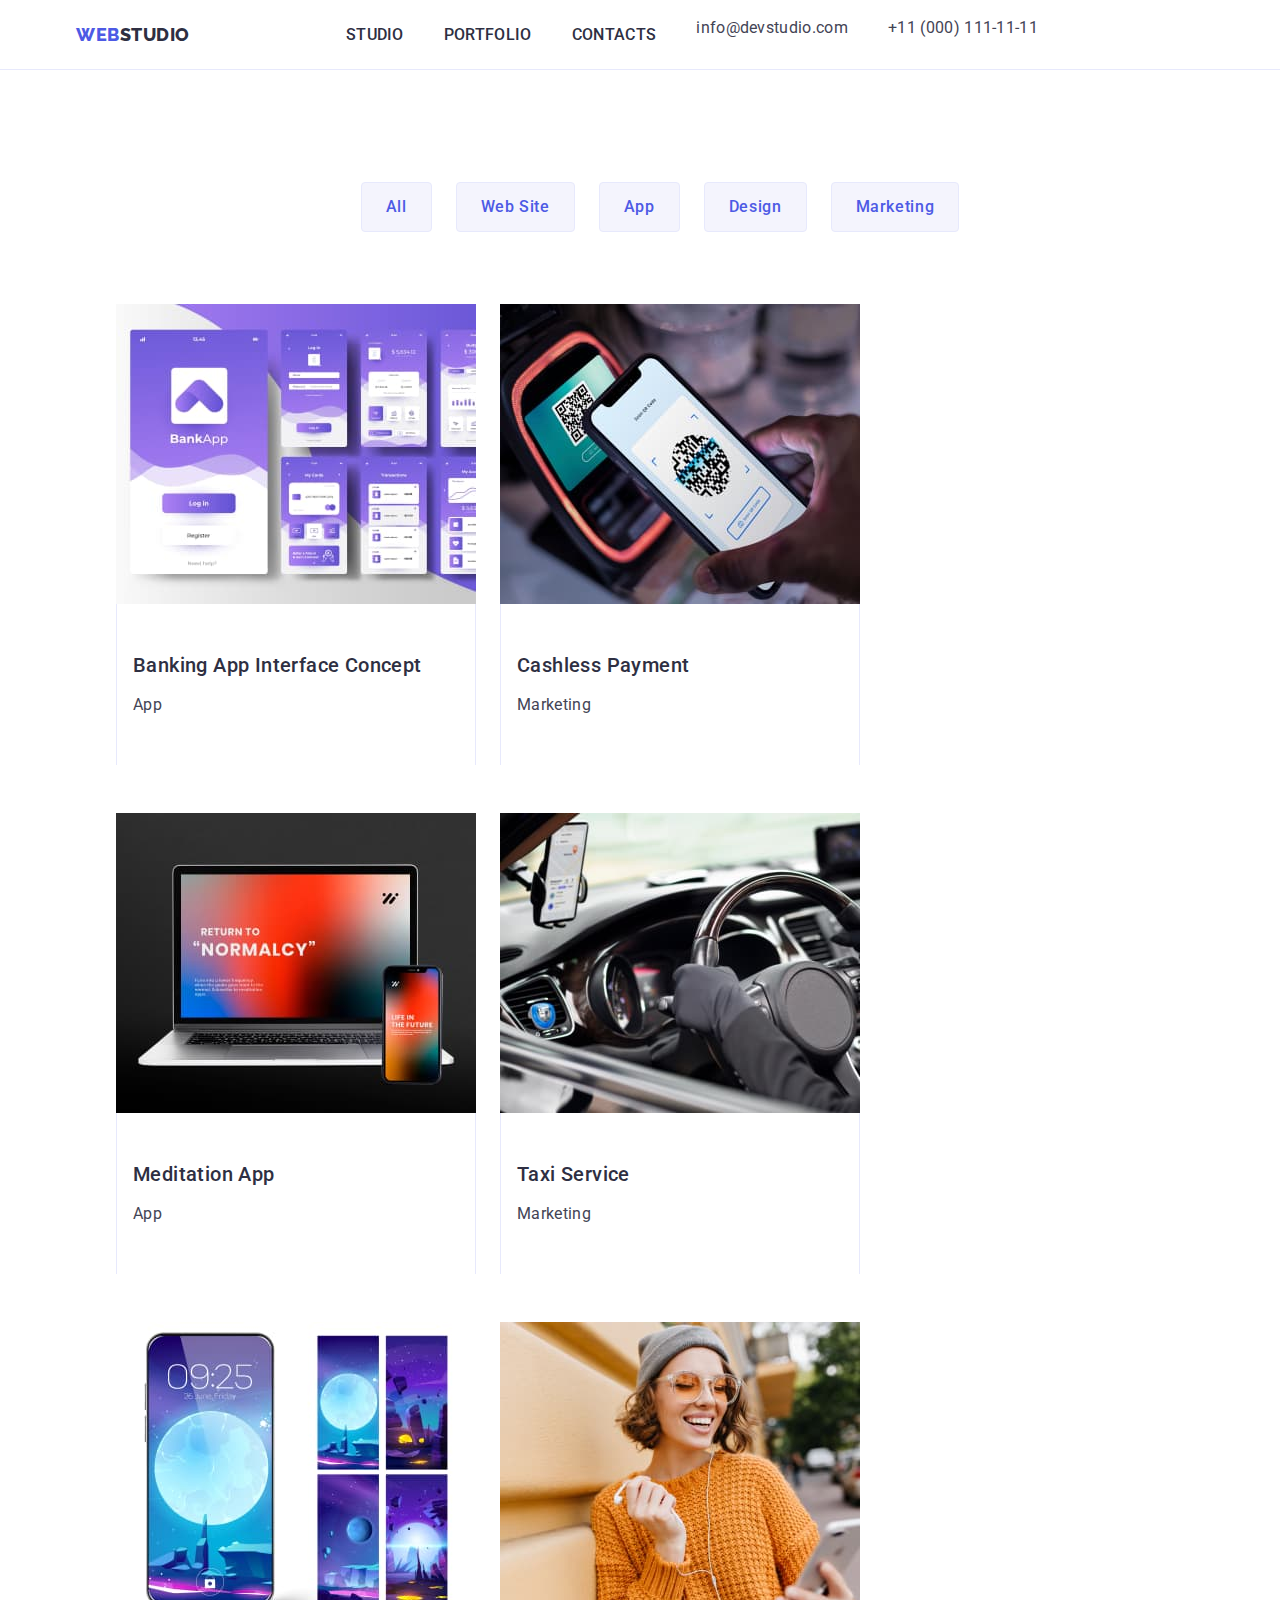
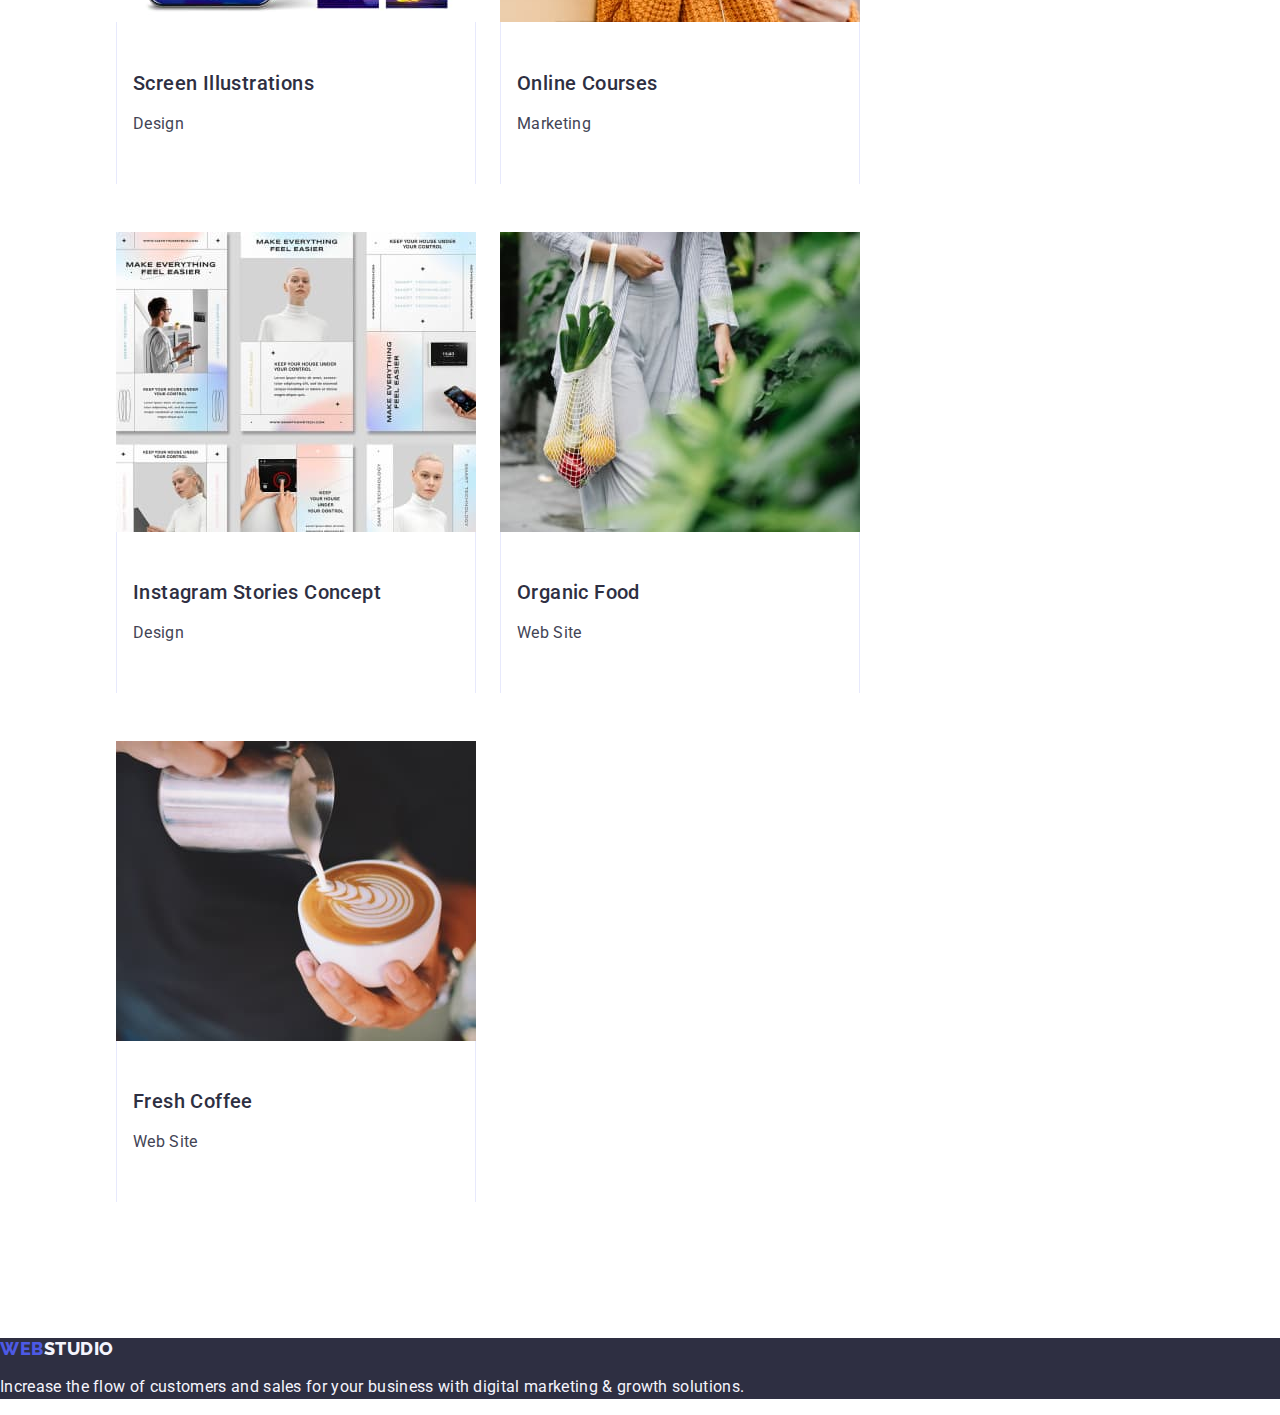
==== portfolio.html @ 8ed28a1e "Update portfolio.html" ====
<!DOCTYPE html>
<html lang="en">

<head>
    <meta charset="UTF-8">
    <meta name="viewport" content="width=device-width, initial-scale=1.0">
    <title>Document</title>
    <link href="https://fonts.googleapis.com/css2?family=Open+Sans:ital@1&family=Roboto&display=swap" rel="stylesheet">
    <link href="https://fonts.googleapis.com/css2?family=Open+Sans:ital@1&family=Raleway&family=Roboto&display=swap"
        rel="stylesheet">
    <link rel="preconnect" href="https://fonts.googleapis.com">
    <link rel="preconnect" href="https://fonts.gstatic.com" crossorigin>
    <link rel="stylesheet"
        href="https://cdnjs.cloudflare.com/ajax/libs/modern-normalize/2.0.0/modern-normalize.min.css">
    <link rel="stylesheet" href="css/style.css">
</head>

<body>
    <header class="header-container">
        <div class="div-bouth-container container">
            <nav class="header-bouth-nav menu">
                <a class="logo link" href="./index.html">Web<span class="logo-span">Studio</span></a>
                <ul class="list">
                    <li class="li-header-first"><a class="hover-menu-fst link" href="./index.html">Studio</a>
                    </li>
                    <li class="li-header-first"><a class="hover-menu-fst link" href="./portfolio.html">Portfolio</a>
                    </li>
                    <li class="li-header-first"><a class="hover-menu-fst link" href="">Contacts</a></li>
                </ul>
            </nav>
            <address class="address-header">
                <ul class="list">
                    <li>
                        <a class="hover-menu-sec link" href="mailto:info@devstudio.com">info@devstudio.com</a>
                    </li>
                    <li>
                        <a class="hover-menu-sec link" href="tel:+110001111111">+11 (000) 111-11-11</a>
                    </li>
                </ul>
            </address>
        </div>
    </header>
    <main>
        <section class="portfo-main-section">
            <div class="container">
                <ul class="list portfo-main-ul-frst">
                    <li>
                        <button class="first-button-portfo" type="button">All</button>
                    </li>
                    <li>
                        <button class="first-button-portfo" type="button">Web Site</button>
                    </li>
                    <li>
                        <button class="first-button-portfo" type="button">App</button>
                    </li>
                    <li>
                        <button class="first-button-portfo" type="button">Design</button>
                    </li>
                    <li>
                        <button class="first-button-portfo" type="button">Marketing</button>
                    </li>
                </ul>
                <ul class="list portfo-main-ul-sec">
                    <li class="portfo-sec-li">
                        <a class="link" href="">
                            <img width="360" src="./images/portfolio/BankApp.jpg" alt="BankingApp">
                            <div class="link-container">
                                <h2 class="portfo-sec-list-h">Banking App Interface Concept</h2>
                                <p class="portfo-sec-list-p">App</p>
                            </div>
                        </a>

                    </li>
                    <li class="portfo-sec-li"><a class="link" href="">
                            <img width="360" src="./images/portfolio/Payment.jpg" alt="CashlessPayment">
                            <div class="link-container">
                                <h2 class="portfo-sec-list-h">Cashless Payment</h2>
                                <p class="portfo-sec-list-p">Marketing</p>
                            </div>
                        </a>
                    </li>
                    <li class="portfo-sec-li">
                        <a class="link" href="">
                            <img width="360" src="./images/portfolio/MeditApp.jpg" alt="MeditationApp">
                            <div class="link-container">
                                <h2 class="portfo-sec-list-h">Meditation App</h2>
                                <p class="portfo-sec-list-p">App</p>
                            </div>
                        </a>
                    </li>
                    <li class="portfo-sec-li">
                        <a class="link" href="">
                            <img width="360" src="./images/portfolio/Taxi.jpg" alt="TaxiService">
                            <div class="link-container">
                                <h2 class="portfo-sec-list-h">Taxi Service</h2>
                                <p class="portfo-sec-list-p">Marketing</p>
                            </div>
                        </a>
                    </li>
                    <li class="portfo-sec-li">
                        <a class="link" href="">
                            <img width="360" src="./images/portfolio/Screen.jpg" alt="Screen">
                            <div class="link-container">
                                <h2 class="portfo-sec-list-h">Screen Illustrations</h2>
                                <p class="portfo-sec-list-p">Design</p>
                            </div>
                        </a>
                    </li>
                    <li class="portfo-sec-li">
                        <a class="link" href="">
                            <img width="360" src="./images/portfolio/Onlinecours.jpg" alt="OnlineCourses">
                            <div class="link-container">
                                <h2 class="portfo-sec-list-h">Online Courses</h2>
                                <p class="portfo-sec-list-p">Marketing</p>
                            </div>
                        </a>
                    </li>
                    <li class="portfo-sec-li">
                        <a class="link" href="">
                            <img width="360" src="./images/portfolio/InstaStorie.jpg" alt="InstaStorie">
                            <div class="link-container">
                                <h2 class="portfo-sec-list-h">Instagram Stories Concept</h2>
                                <p class="portfo-sec-list-p">Design</p>
                            </div>
                        </a>
                    </li>
                    <li class="portfo-sec-li">
                        <a class="link" href="">
                            <img width="360" src="./images/portfolio/OrgFood.jpg" alt="OrganicFood">
                            <div class="link-container">
                                <h2 class="portfo-sec-list-h">Organic Food</h2>
                                <p class="portfo-sec-list-p">Web Site</p>
                            </div>
                        </a>
                    </li>
                    <li class="portfo-sec-li">
                        <a class="link" href="">
                            <img width="360" src="./images/portfolio/FreshCoffie.jpg" alt="FreshCoffie">
                            <div class="link-container">
                                <h2 class="portfo-sec-list-h">Fresh Coffee</h2>
                                <p class="portfo-sec-list-p">Web Site</p>
                            </div>
                        </a>
                    </li>

                </ul>

                <h1 class="visually-hidden">Sekcja</h1>
            </div>
        </section>
    </main>
    <footer class="footer">
        <a class="logo link" href="./index.html">Web<span class="footer-span">Studio</span></a>
        <p class="footer-p">Increase the flow of customers and sales for your business with digital marketing & growth
            solutions.</p>
    </footer>
</body>

</html>
---- css/style.css ----
/* !!!!!!!!EACH PAGE!!!!! */

:root {
  --hover-color: #4d5ae5;
  --custom-link-color: #2e2f42;
  --background-color: #ffffff;
  --button-menu-color: #404bbf;
  --sec-back-color: #f4f4fd;
  --custom-menu-color: #434455;
  --custom-border-color: #e7e9fc;
}
body {
  font-family: "Roboto", sans-serif;
  color: var(--custom-menu-color);
  background-color: var(--background-color);
}
.logo {
  font-family: "Raleway", sans-serif;
  font-weight: 800;
  font-size: 18px;
  line-height: 1.17;
  letter-spacing: 0.03em;
  text-transform: uppercase;
  color: var(--hover-color);
  margin-right: 76px;
}
.logo:hover {
  color: var(--hover-color);
}
.logo-span {
  color: var(--custom-link-color);
}

.link {
  text-decoration: none;
  padding: 24px 0;
}
.list {
  list-style: none;
  display: flex;
  gap: 40px;
}
img {
  display: block;
}
/* !!!MENU/ADDRESS!!! */
/* !MENU! */

.menu {
  display: flex;
  gap: 40px;
}
.li-header-first {
  font-weight: 500;
  font-size: 16px;
  line-height: 1.5;
  letter-spacing: 0.02em;
  text-transform: uppercase;
  color: var(--custom-link-color);
}
a.hover-menu-fst {
  color: var(--custom-link-color);
}
a.hover-menu-fst:hover {
  color: var(--button-menu-color);
}
a.hover-menu-fst:focus {
  color: var(--button-menu-color);
}
.header-container {
  border-bottom: 1px solid var(--custom-border-color);
}
.div-bouth-container {
  display: flex;
}
.container {
  width: 1158px;
  margin: 0 auto;
  padding: 0 15px;
}
.header-bouth-nav {
  display: flex;
  align-items: center;
}
/* !MENU END! */

/*!ADDRESS! */
.address-header {
  font-style: normal;
}
.hover-menu-sec {
  line-height: 1.5;
  letter-spacing: 0.02em;
  color: var(--custom-menu-color);
}
a.hover-menu-sec:hover {
  color: var(--button-menu-color);
}
a.hover-menu-sec:focus {
  color: var(--button-menu-color);
}

/*!ADDRESS END! */
/*!!!MENU/ADDRESS END!!!*/

/* FOOTER */
.footer {
  background-color: var(--custom-link-color);
}
.footer-span {
  color: var(--sec-back-color);
}
.footer-p {
  line-height: 1.5;
  color: var(--sec-back-color);
  letter-spacing: 0.02em;
}
/* FOOTER END */
/* !!!!!!!!EACH PAGE END!!!!! */

/* !!!!!!!!!INDEX!!!!!!!!!! */
/* !!!!!MAIN!!!!! */
/* FIRST SECTION */
.first-section {
  background-color: var(--custom-link-color);
  padding: 188px 0;
}
.h-one {
  font-size: 56px;
  line-height: 1.07;
  text-align: center;
  letter-spacing: 0.02em;
  color: var(--background-color);
  max-width: 496px;
}
.first-section-button {
  background-color: var(--hover-color);
  font-family: "Roboto", sans-serif;
  font-weight: 500;
  font-size: 16px;
  line-height: 1.5;
  letter-spacing: 0.04em;
  color: var(--background-color);
  cursor: pointer;
  display: block;
  min-width: 169px;
  height: 56px;
  border: none;
  border-radius: 4px;
}
.first-section-button:hover {
  background-color: var(--button-menu-color);
}
.first-section-button:focus {
  background-color: var(--button-menu-color);
}
/* FIRST SECTION END */

/* SECOND SECTION */
.second-section {
  padding: 120px 0;
}
.portfo-section-ul {
  display: flex;
  gap: 24px;
}
.sec-section-li {
  width: calc((100%-72px) / 4);
}
.sec-section-h {
  font-weight: 500;
  font-size: 20px;
  line-height: 1.2;
  letter-spacing: 0.02em;
  color: var(--custom-link-color);
  margin-bottom: 8px;
}
.visually-hidden {
  display: none;
}
.sec-section-p {
  font-size: 16px;
  line-height: 1.5;
  letter-spacing: 0.02em;
  color: var(--custom-menu-color);
}

/* SECOND SECTION END */

/* THIRD SECTION */

.third-section {
  padding: 120px 0;
}
.third-section-li {
  width: calc((100%-48px) / 3);
}
.third-section-h {
  font-size: 36px;
  line-height: 1.11;
  text-align: center;
  letter-spacing: 0.02em;
  text-transform: capitalize;
  color: var(--custom-link-color);
  margin-bottom: 72px;
}
/* THIRD SECTION END */

/* FOURTH SECTION */
.fourth-section {
  background-color: var(--sec-back-color);
  padding: 120px 0;
}
.employee {
  padding: 32px 16px;
}
.fourth-section-h {
  font-size: 36px;
  line-height: 1.11;
  text-align: center;
  letter-spacing: 0.02em;
  text-transform: capitalize;
  color: var(--custom-link-color);
  padding: 120px 0;
  margin-bottom: 72px;
}
.fourth-section-li {
  background-color: var(--background-color);
  width: calc((100%-72px) / 4);
  border-radius: 0px 0px 4px 4px;
}
.fourth-section-li-h {
  font-weight: 500;
  font-size: 20px;
  line-height: 1.2;
  letter-spacing: 0.02em;
  color: var(--custom-link-color);
  margin-bottom: 8px;
  text-align: center;
}
.fourth-section-li-p {
  font-size: 16px;
  line-height: 1.5;
  letter-spacing: 0.02em;
  color: var(--custom-menu-color);
  text-align: center;
}

/* FOURTH SECTION END */
/* !!!!!MAIN END!!!! */
/* !!!!!!!!!INDEX END!!!!!!!!! */

/* !!!!!!!!PORTFOLIO!!!!!!!! */
/* !!!!MAIN!!!! */
/* !FIRST UNORDERED LIST! */
.portfo-main-section {
  padding: 96px 0 120px 0;
}
.portfo-main-ul-frst {
  display: flex;
  justify-content: center;
  gap: 24px;
  margin-bottom: 72px;
}

.first-button-portfo {
  font-weight: 500;
  font-size: 16px;
  line-height: 1.5;
  padding: 12px 24px;
  letter-spacing: 0.04em;
  font-family: "Roboto", sans-serif;
  color: var(--hover-color);
  background-color: var(--sec-back-color);
  cursor: pointer;
  border: 1px solid var(--custom-border-color);
  border-radius: 4px;
}
.first-button-portfo:hover {
  color: var(--background-color);
  background-color: var(--button-menu-color);
  border: 1px solid transparent;
}
.first-button-portfo:focus {
  color: var(--background-color);
  background-color: var(--button-menu-color);
  border: 1px solid transparent;
}
/* !FIRST UNORDERED LIST END! */

/* !SECOND UNORDERED LIST! */
.portfo-main-ul-sec {
  display: flex;
  flex-wrap: wrap;
  column-gap: 24px;
  row-gap: 48px;
}
.portfo-sec-li {
  width: calc((100%-48px) / 3);
}
.link-container {
  padding: 32px 16px;
  border: 1px solid var(--custom-border-color);
  border-top: none;
  border-bottom: 8px;
}
.portfo-sec-list-h {
  font-weight: 500;
  font-size: 20px;
  line-height: 1.2;
  letter-spacing: 0.02em;
  color: var(--custom-link-color);
}
.portfo-sec-list-p {
  font-size: 16px;
  line-height: 1.5;
  letter-spacing: 0.02em;
  color: var(--custom-menu-color);
}
/* !SECOND UNORDERED LIST END! */
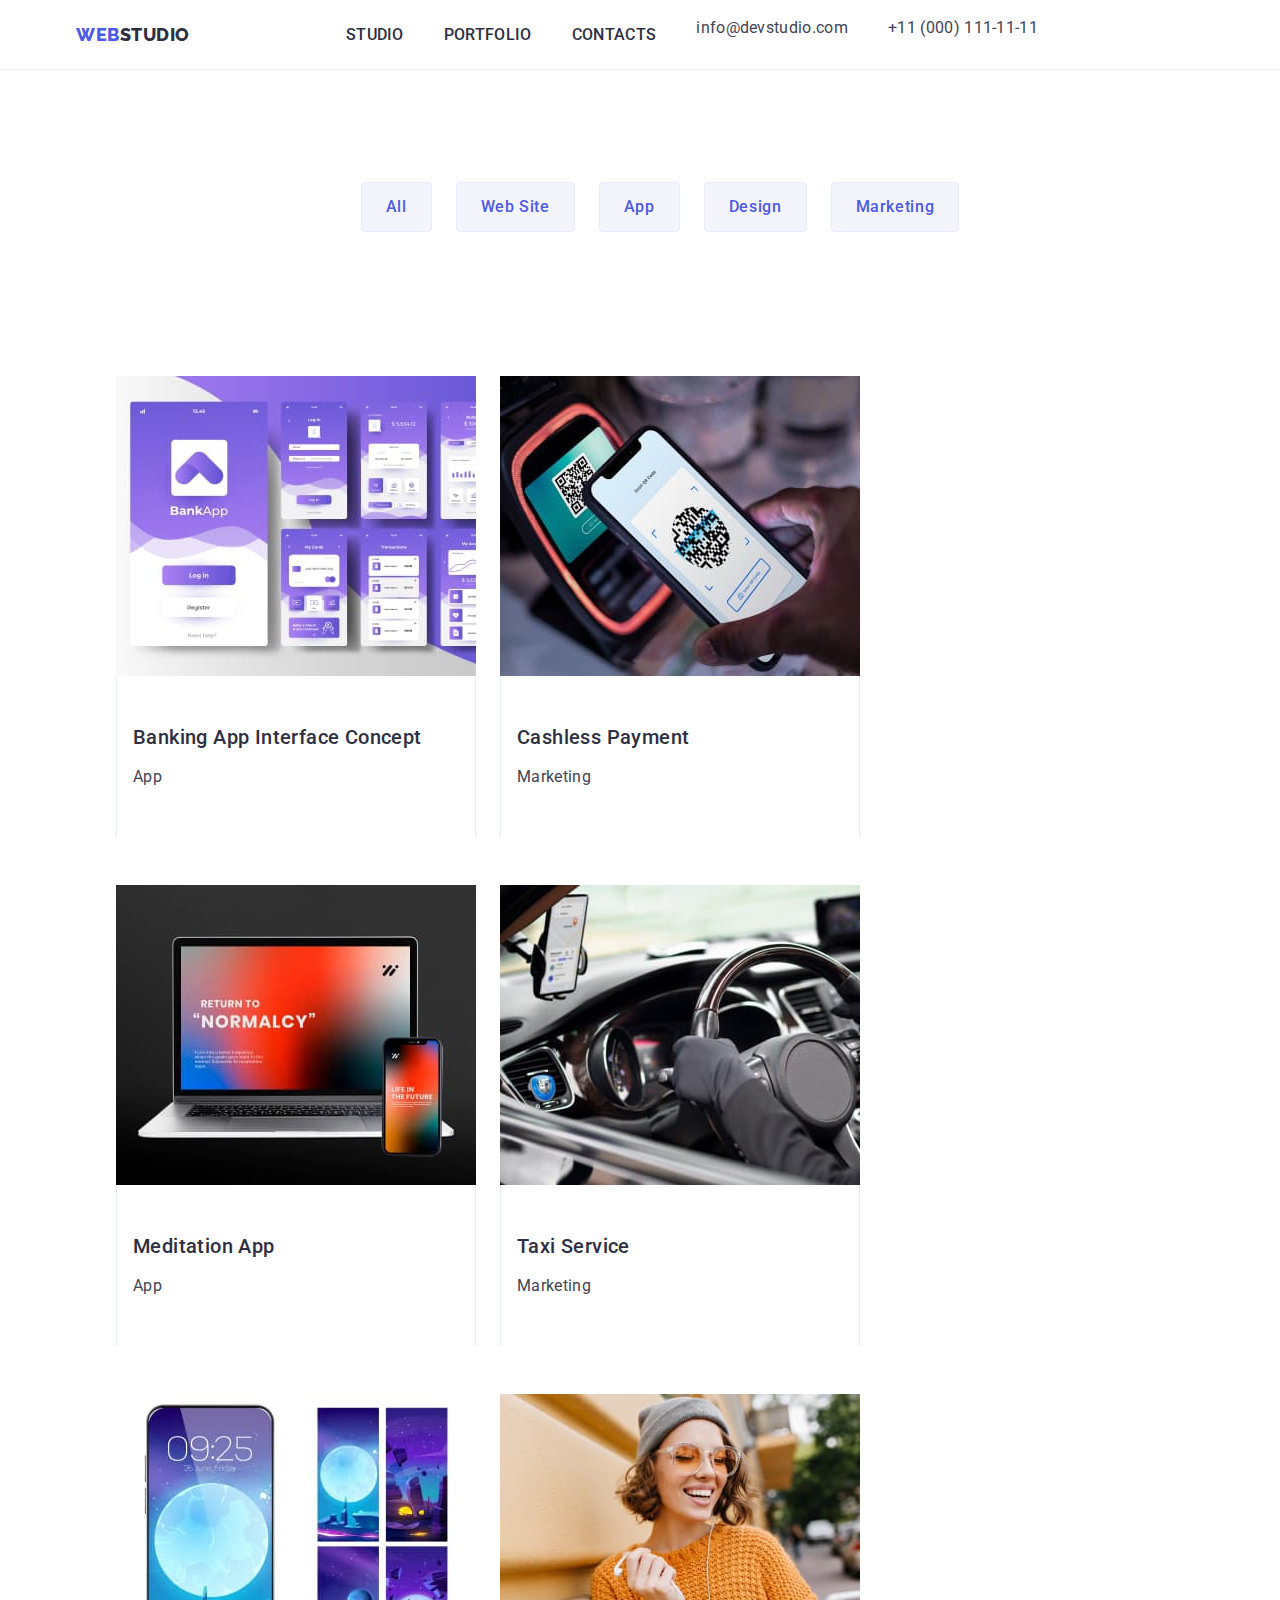
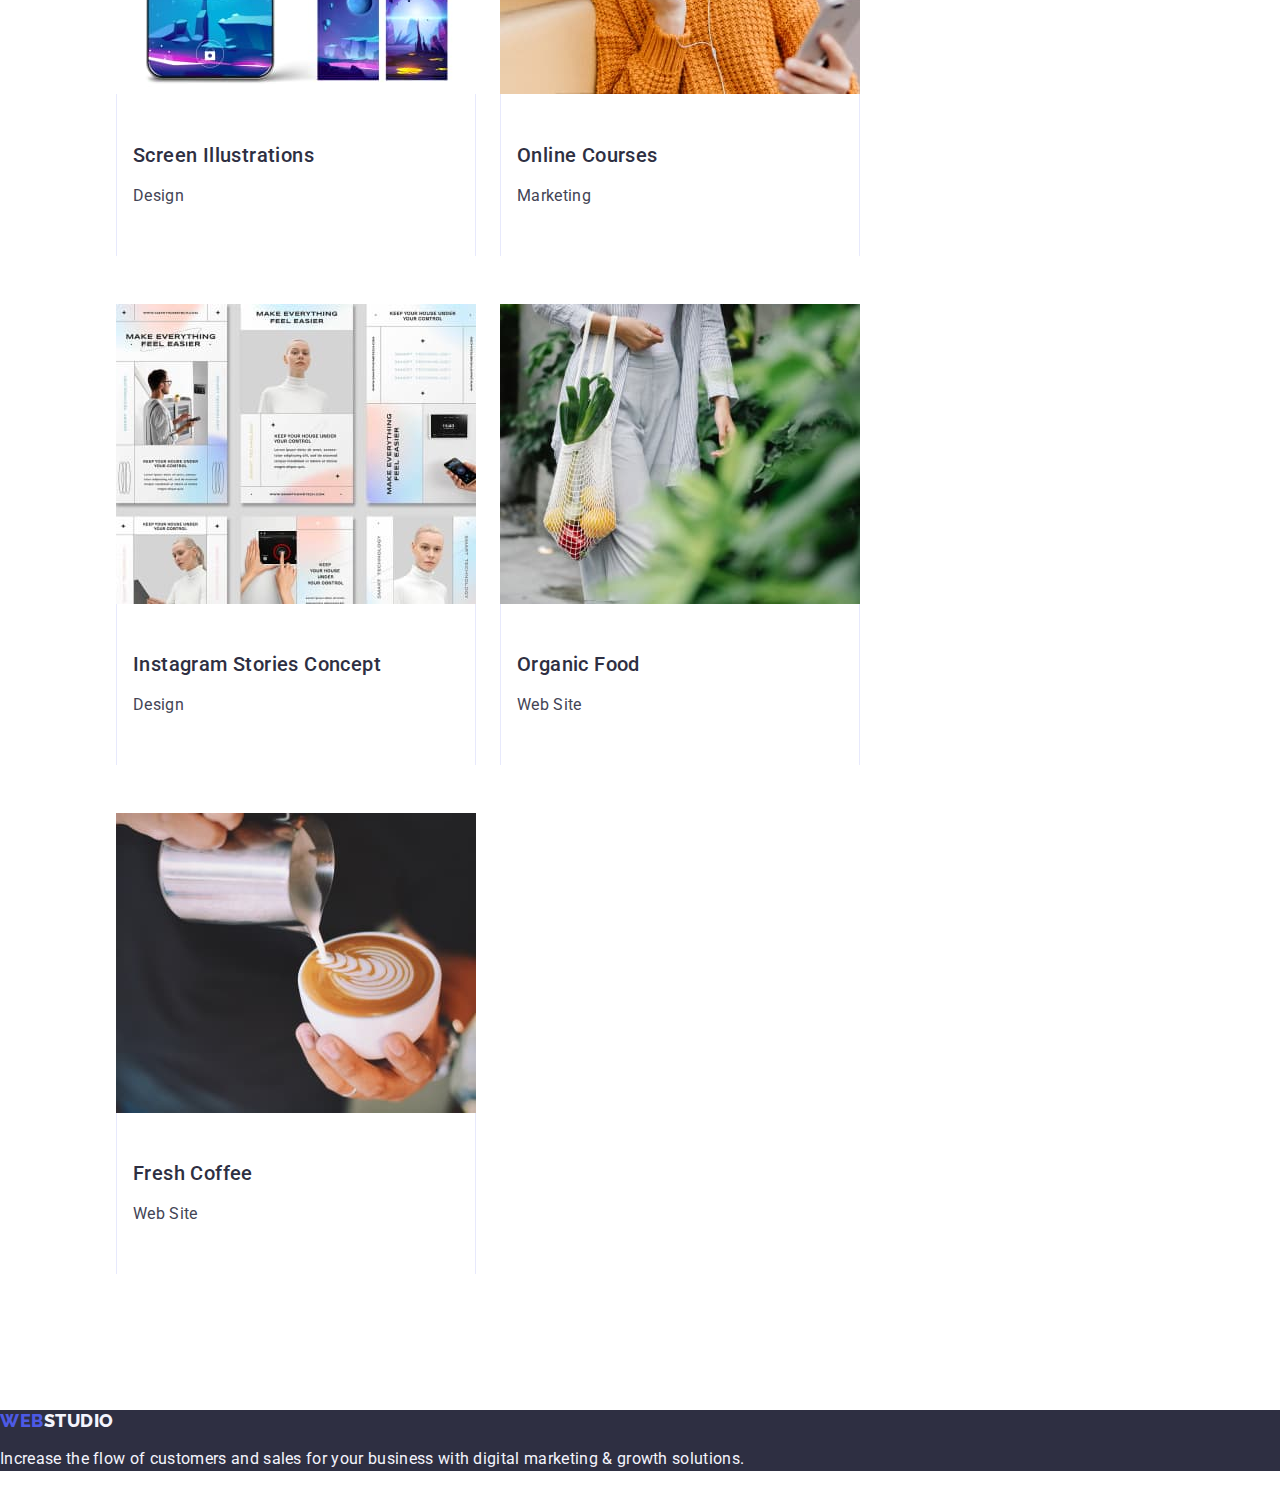
==== commit 2d017355: "Update portfolio.html" ====
--- a/portfolio.html
+++ b/portfolio.html
@@ -44,7 +44,7 @@
         <section class="portfo-main-section">
             <div class="container">
                 <ul class="list portfo-main-ul-frst">
-                    <li>
+                    <li class="list portfo-main-ul-frst">
                         <button class="first-button-portfo" type="button">All</button>
                     </li>
                     <li>
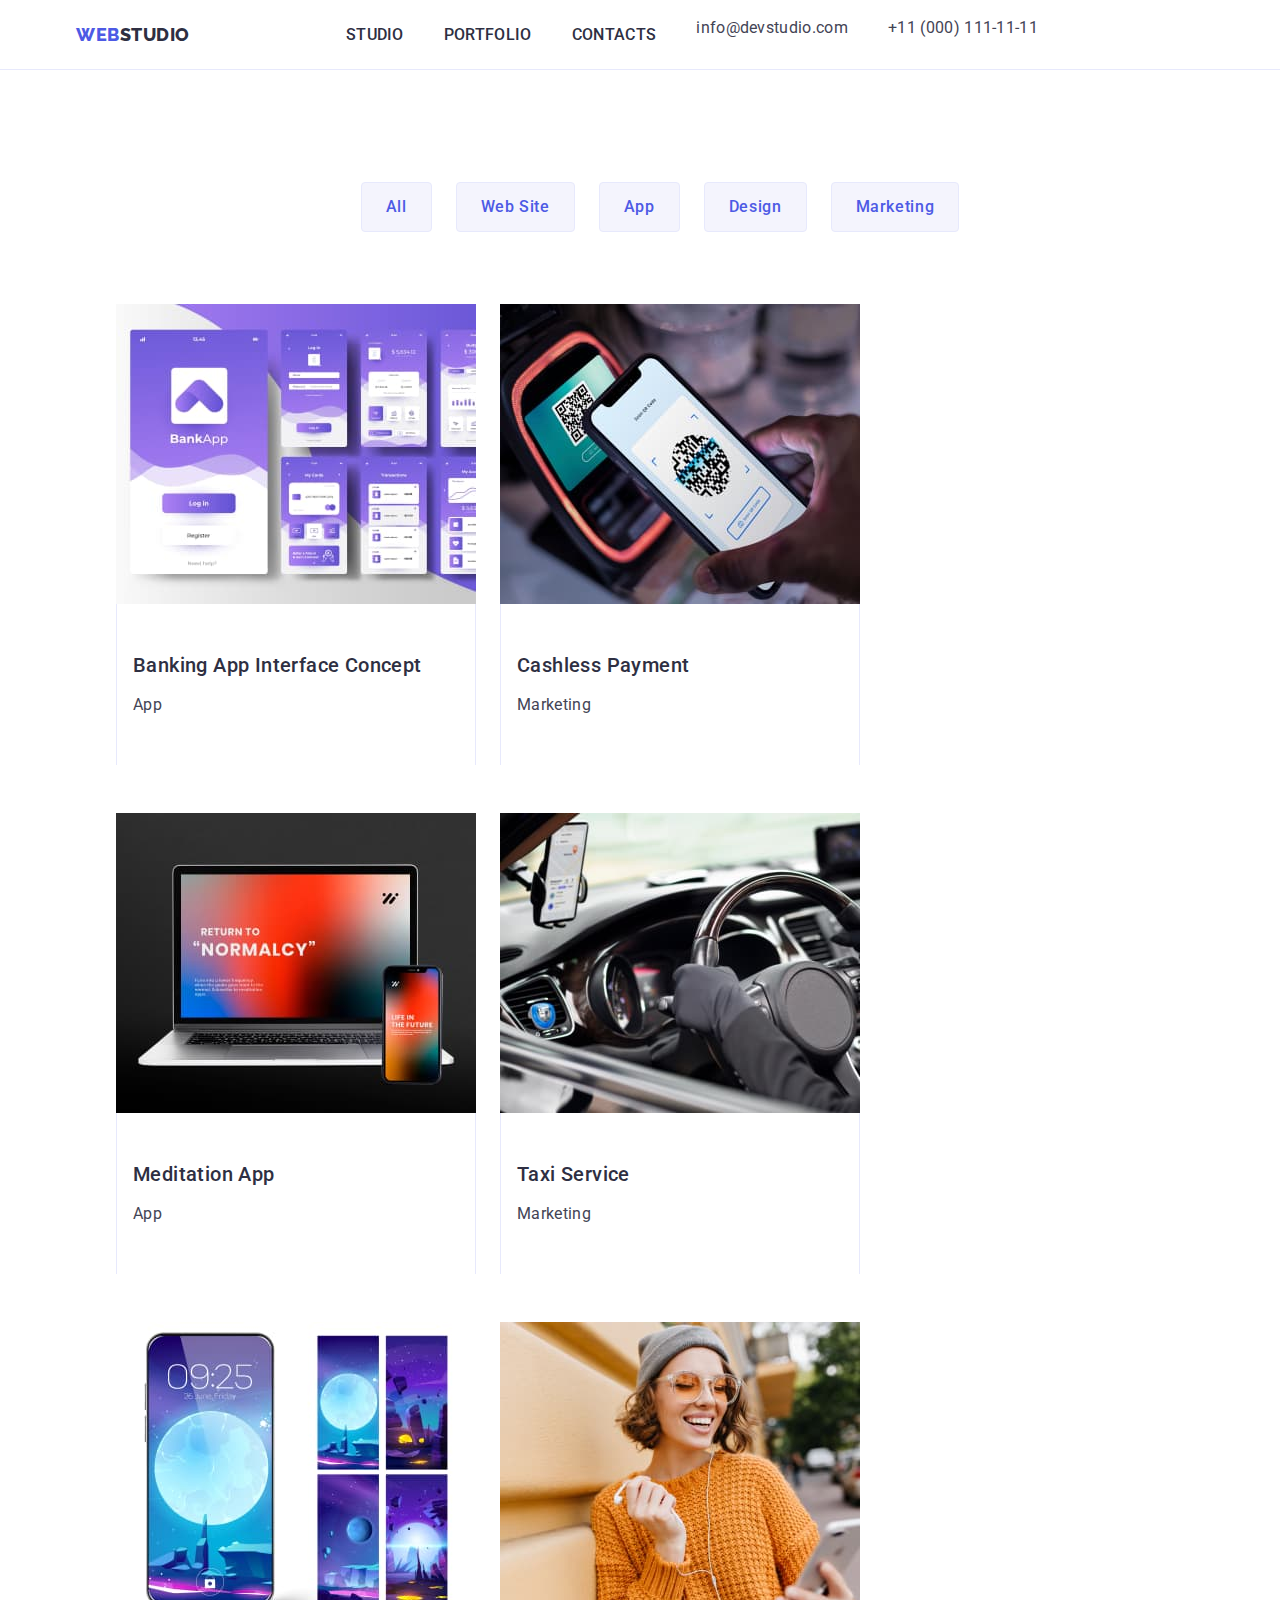
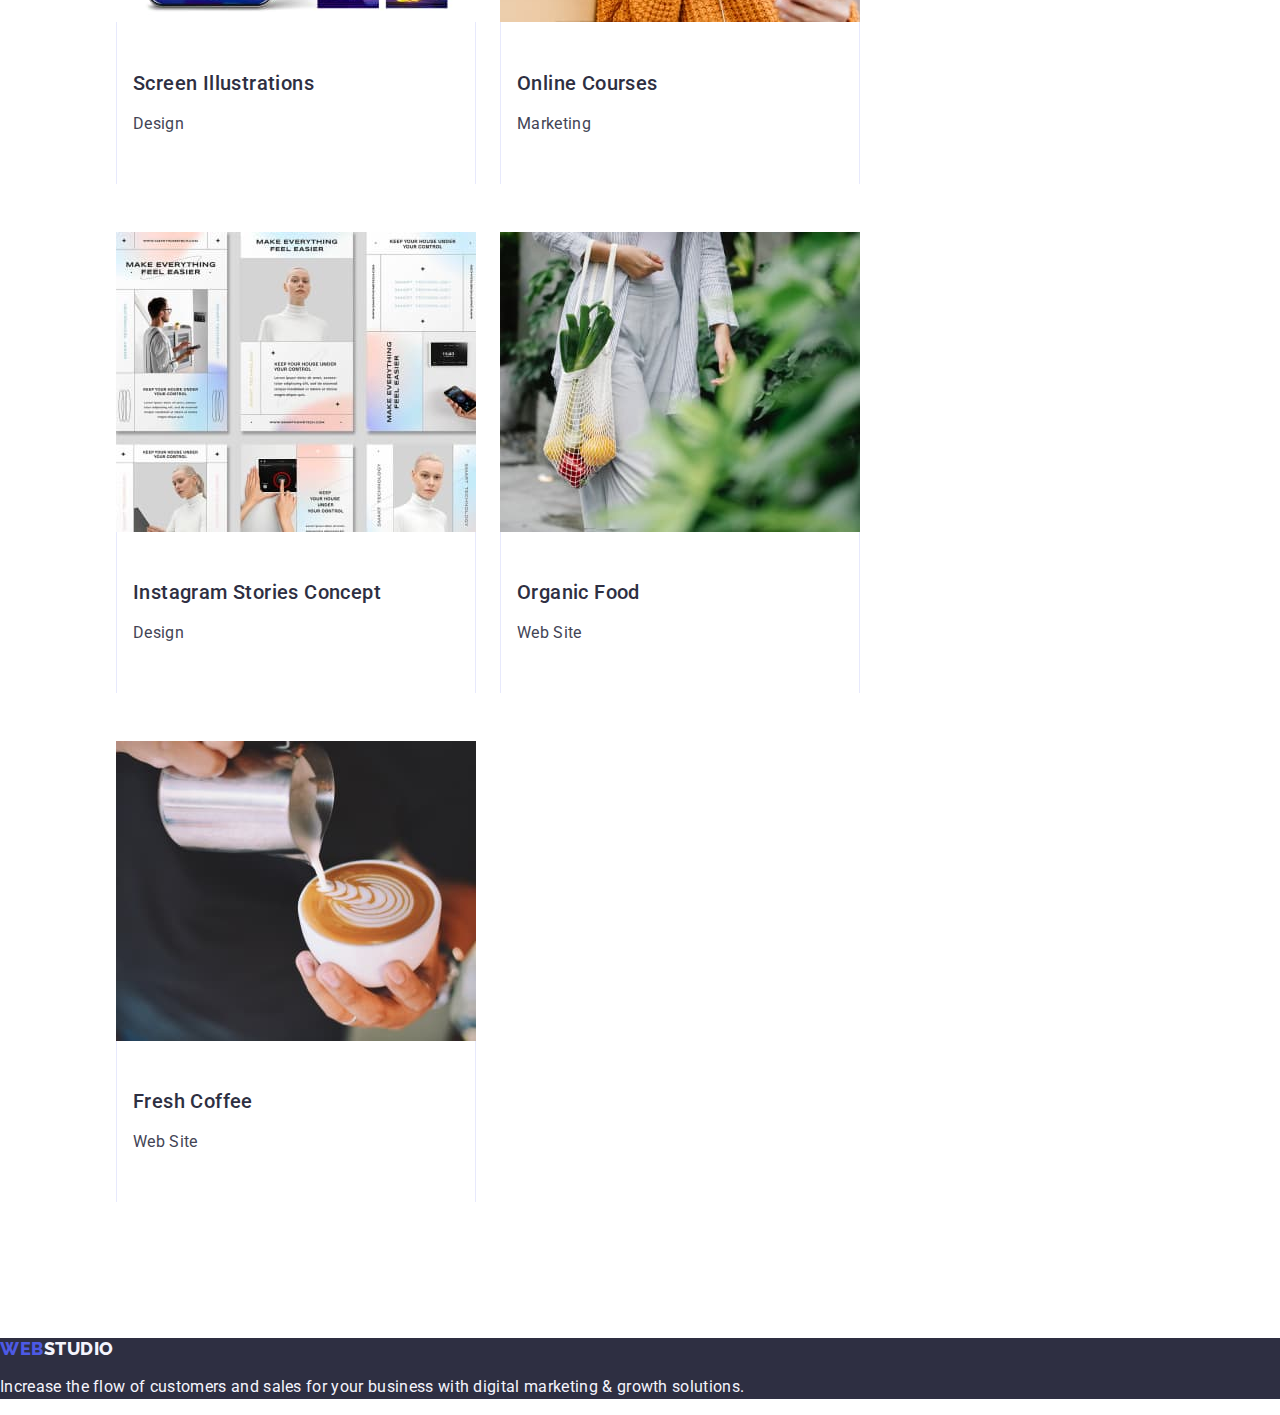
==== commit bc5e2560: "Update portfolio.html" ====
--- a/portfolio.html
+++ b/portfolio.html
@@ -44,7 +44,7 @@
         <section class="portfo-main-section">
             <div class="container">
                 <ul class="list portfo-main-ul-frst">
-                    <li class="list portfo-main-ul-frst">
+                    <li>
                         <button class="first-button-portfo" type="button">All</button>
                     </li>
                     <li>
--- a/css/style.css
+++ b/css/style.css
@@ -257,10 +257,10 @@
   padding: 96px 0 120px 0;
 }
 .portfo-main-ul-frst {
-  display: flex;
   justify-content: center;
+  margin-bottom: 72px;
+  display: flex;
   gap: 24px;
-  margin-bottom: 72px;
 }
 
 .first-button-portfo {
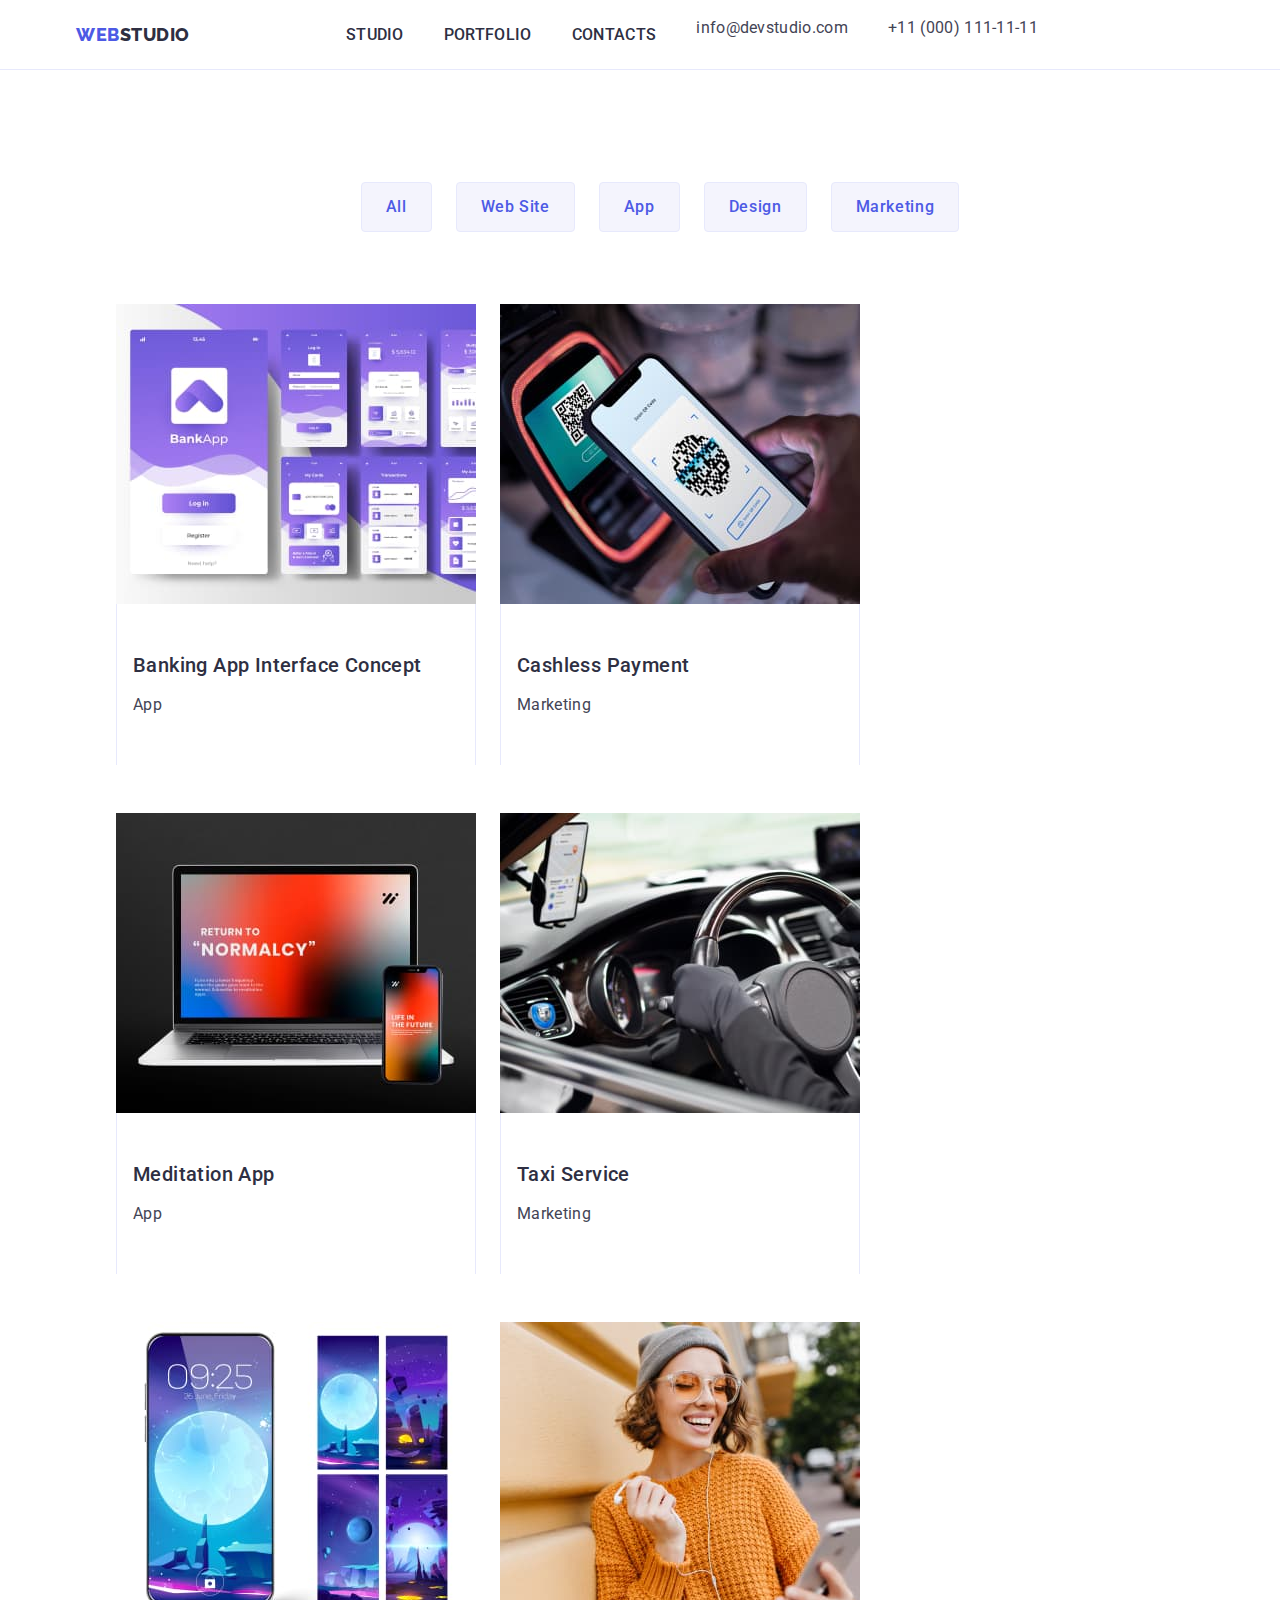
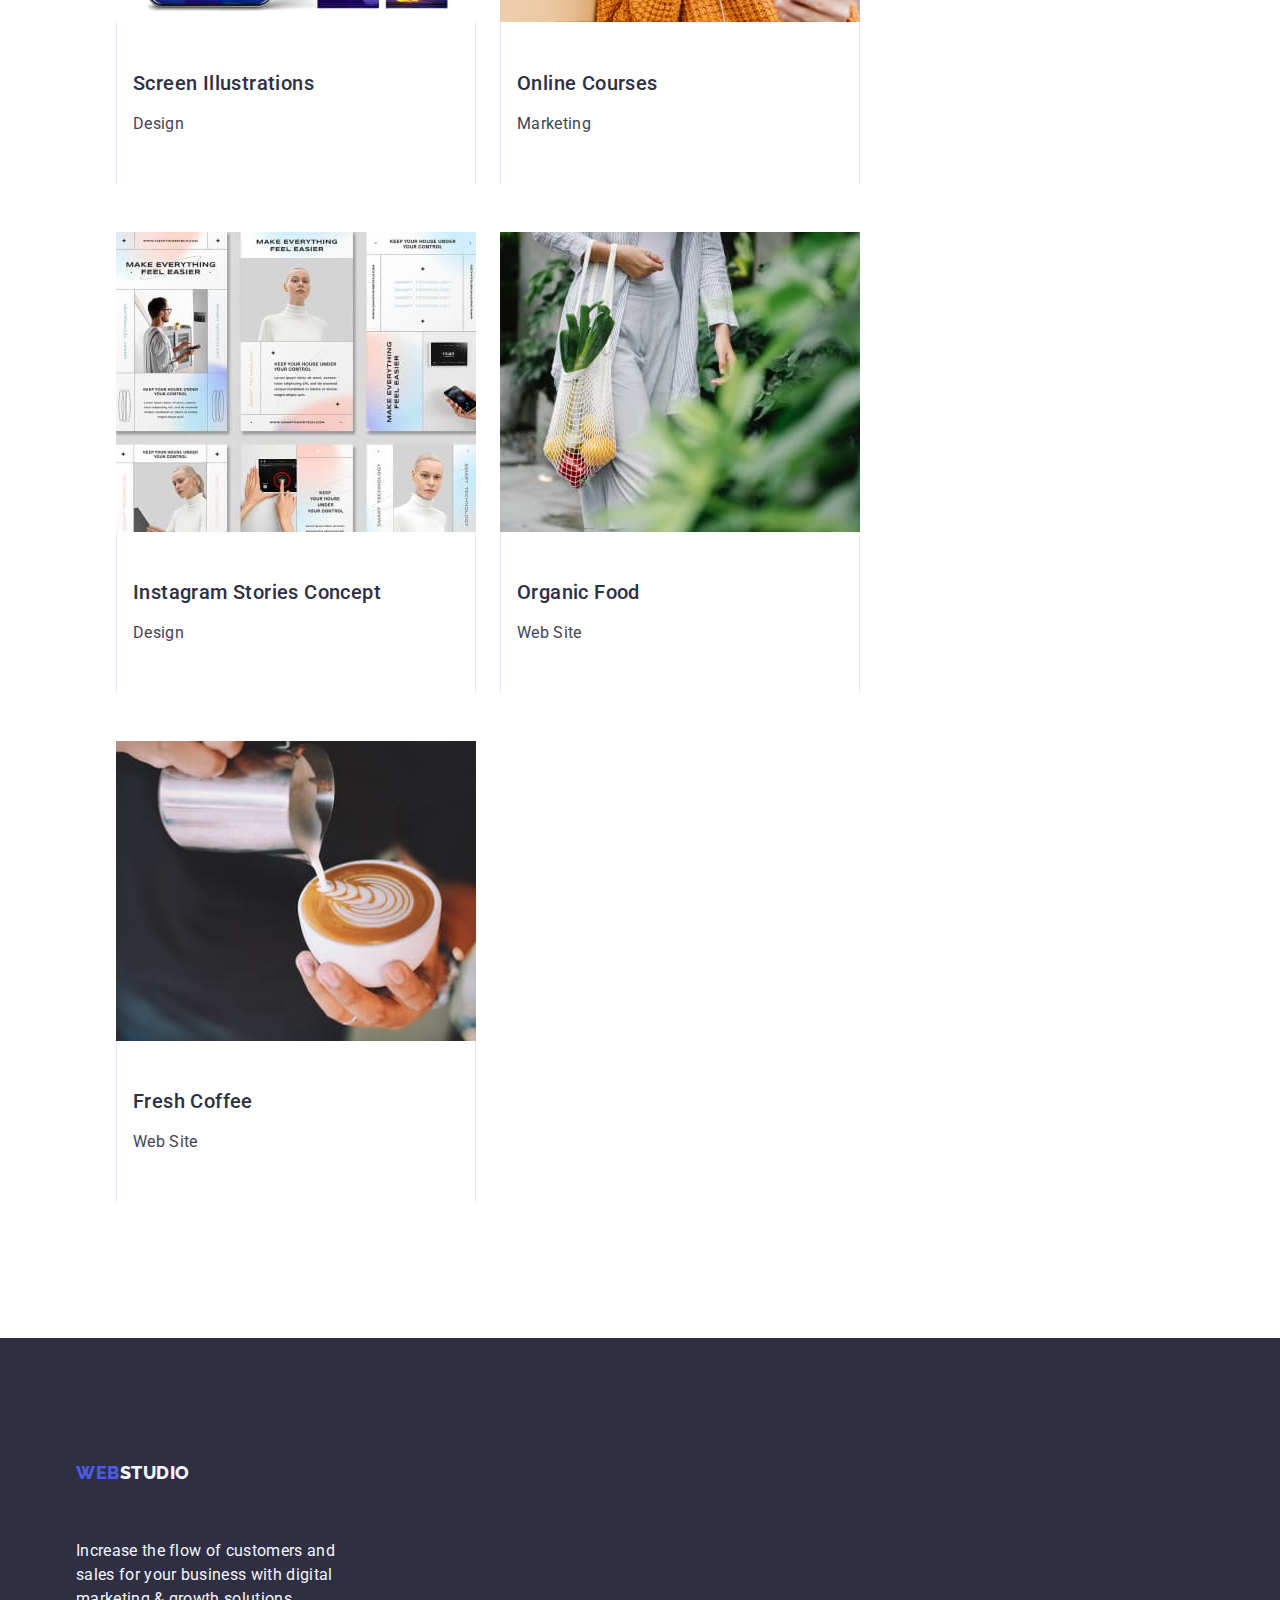
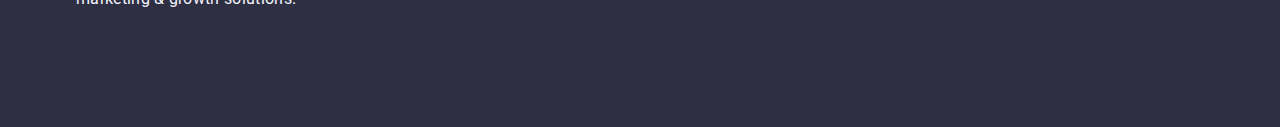
==== commit 32928081: "Update portfolio.html" ====
--- a/portfolio.html
+++ b/portfolio.html
@@ -150,9 +150,12 @@
         </section>
     </main>
     <footer class="footer">
-        <a class="logo link" href="./index.html">Web<span class="footer-span">Studio</span></a>
-        <p class="footer-p">Increase the flow of customers and sales for your business with digital marketing & growth
-            solutions.</p>
+        <div class="container">
+            <a class="logo link footer-a" href="./index.html">Web<span class="footer-span">Studio</span></a>
+            <p class="footer-p">Increase the flow of customers and sales for your business with digital marketing &
+                growth
+                solutions.</p>
+        </div>
     </footer>
 </body>
 
--- a/css/style.css
+++ b/css/style.css
@@ -106,6 +106,11 @@
 /* FOOTER */
 .footer {
   background-color: var(--custom-link-color);
+  padding: 100px 0;
+}
+.footer-a {
+  display: inline-block;
+  margin-bottom: 16px;
 }
 .footer-span {
   color: var(--sec-back-color);
@@ -114,6 +119,7 @@
   line-height: 1.5;
   color: var(--sec-back-color);
   letter-spacing: 0.02em;
+  max-width: 264px;
 }
 /* FOOTER END */
 /* !!!!!!!!EACH PAGE END!!!!! */
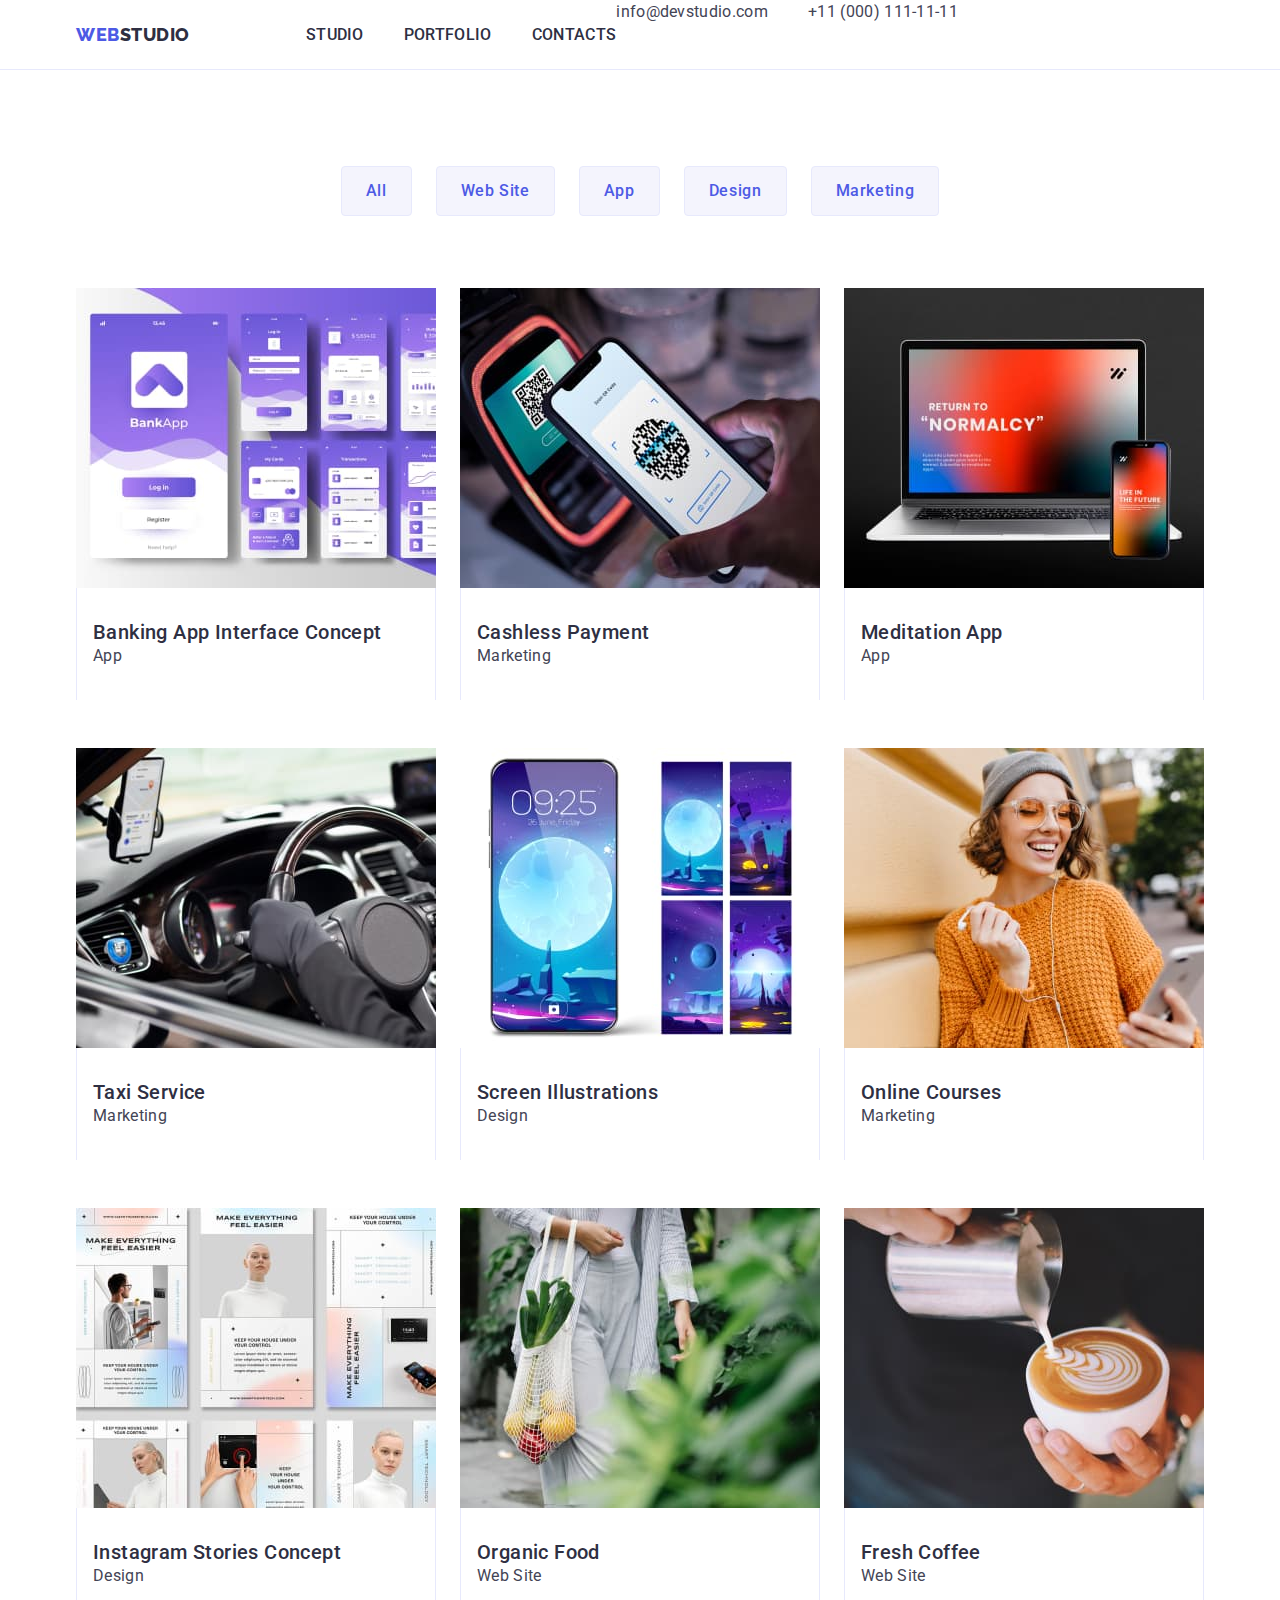
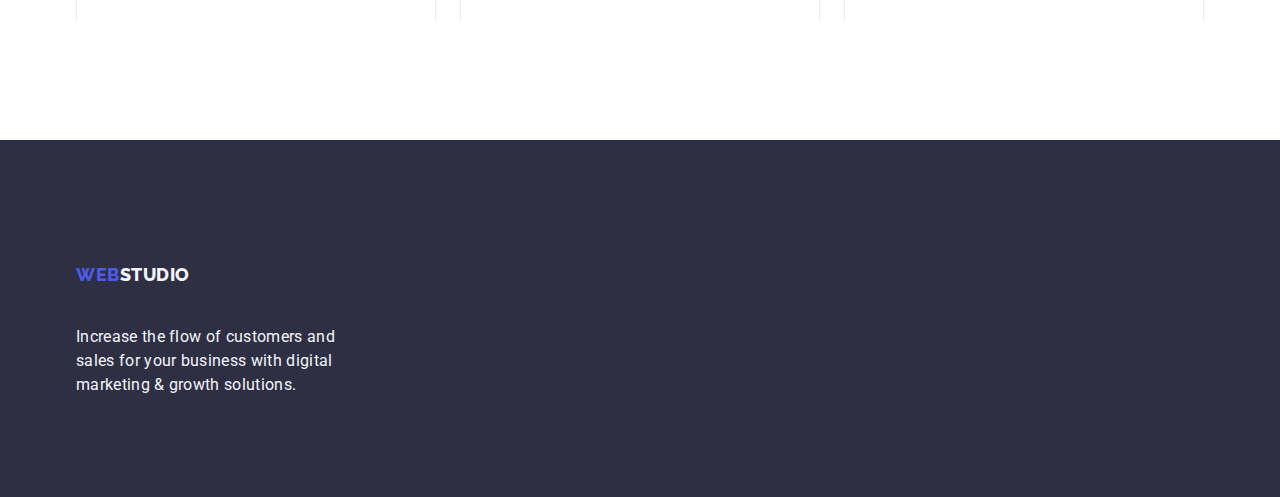
==== commit 4482afc3: "Update portfolio.html" ====
--- a/portfolio.html
+++ b/portfolio.html
@@ -43,6 +43,7 @@
     <main>
         <section class="portfo-main-section">
             <div class="container">
+                <h1 class="visually-hidden">Sekcja</h1>
                 <ul class="list portfo-main-ul-frst">
                     <li>
                         <button class="first-button-portfo" type="button">All</button>
@@ -144,8 +145,6 @@
                     </li>
 
                 </ul>
-
-                <h1 class="visually-hidden">Sekcja</h1>
             </div>
         </section>
     </main>
--- a/css/style.css
+++ b/css/style.css
@@ -8,6 +8,11 @@
   --sec-back-color: #f4f4fd;
   --custom-menu-color: #434455;
   --custom-border-color: #e7e9fc;
+}
+* {
+  box-sizing: border-box;
+  margin: 0;
+  padding: 0;
 }
 body {
   font-family: "Roboto", sans-serif;
@@ -43,6 +48,18 @@
 img {
   display: block;
 }
+.visually-hidden {
+  position: absolute;
+  width: 1px;
+  height: 1px;
+  margin: -1px;
+  border: 0;
+  padding: 0;
+  white-space: nowrap;
+  clip-path: inset(100%);
+  clip: rect(0 0 0 0);
+  overflow: hidden;
+}
 /* !!!MENU/ADDRESS!!! */
 /* !MENU! */
 
@@ -171,7 +188,7 @@
   gap: 24px;
 }
 .sec-section-li {
-  width: calc((100%-72px) / 4);
+  width: calc((100% - 72px) / 4);
 }
 .sec-section-h {
   font-weight: 500;
@@ -181,9 +198,7 @@
   color: var(--custom-link-color);
   margin-bottom: 8px;
 }
-.visually-hidden {
-  display: none;
-}
+
 .sec-section-p {
   font-size: 16px;
   line-height: 1.5;
@@ -218,7 +233,7 @@
   padding: 120px 0;
 }
 .employee {
-  padding: 32px 16px;
+  padding: 32px 16px 32px 16px;
 }
 .fourth-section-h {
   font-size: 36px;
@@ -262,11 +277,11 @@
 .portfo-main-section {
   padding: 96px 0 120px 0;
 }
-.portfo-main-ul-frst {
+ul.portfo-main-ul-frst {
+  display: flex;
   justify-content: center;
+  gap: 24px;
   margin-bottom: 72px;
-  display: flex;
-  gap: 24px;
 }
 
 .first-button-portfo {
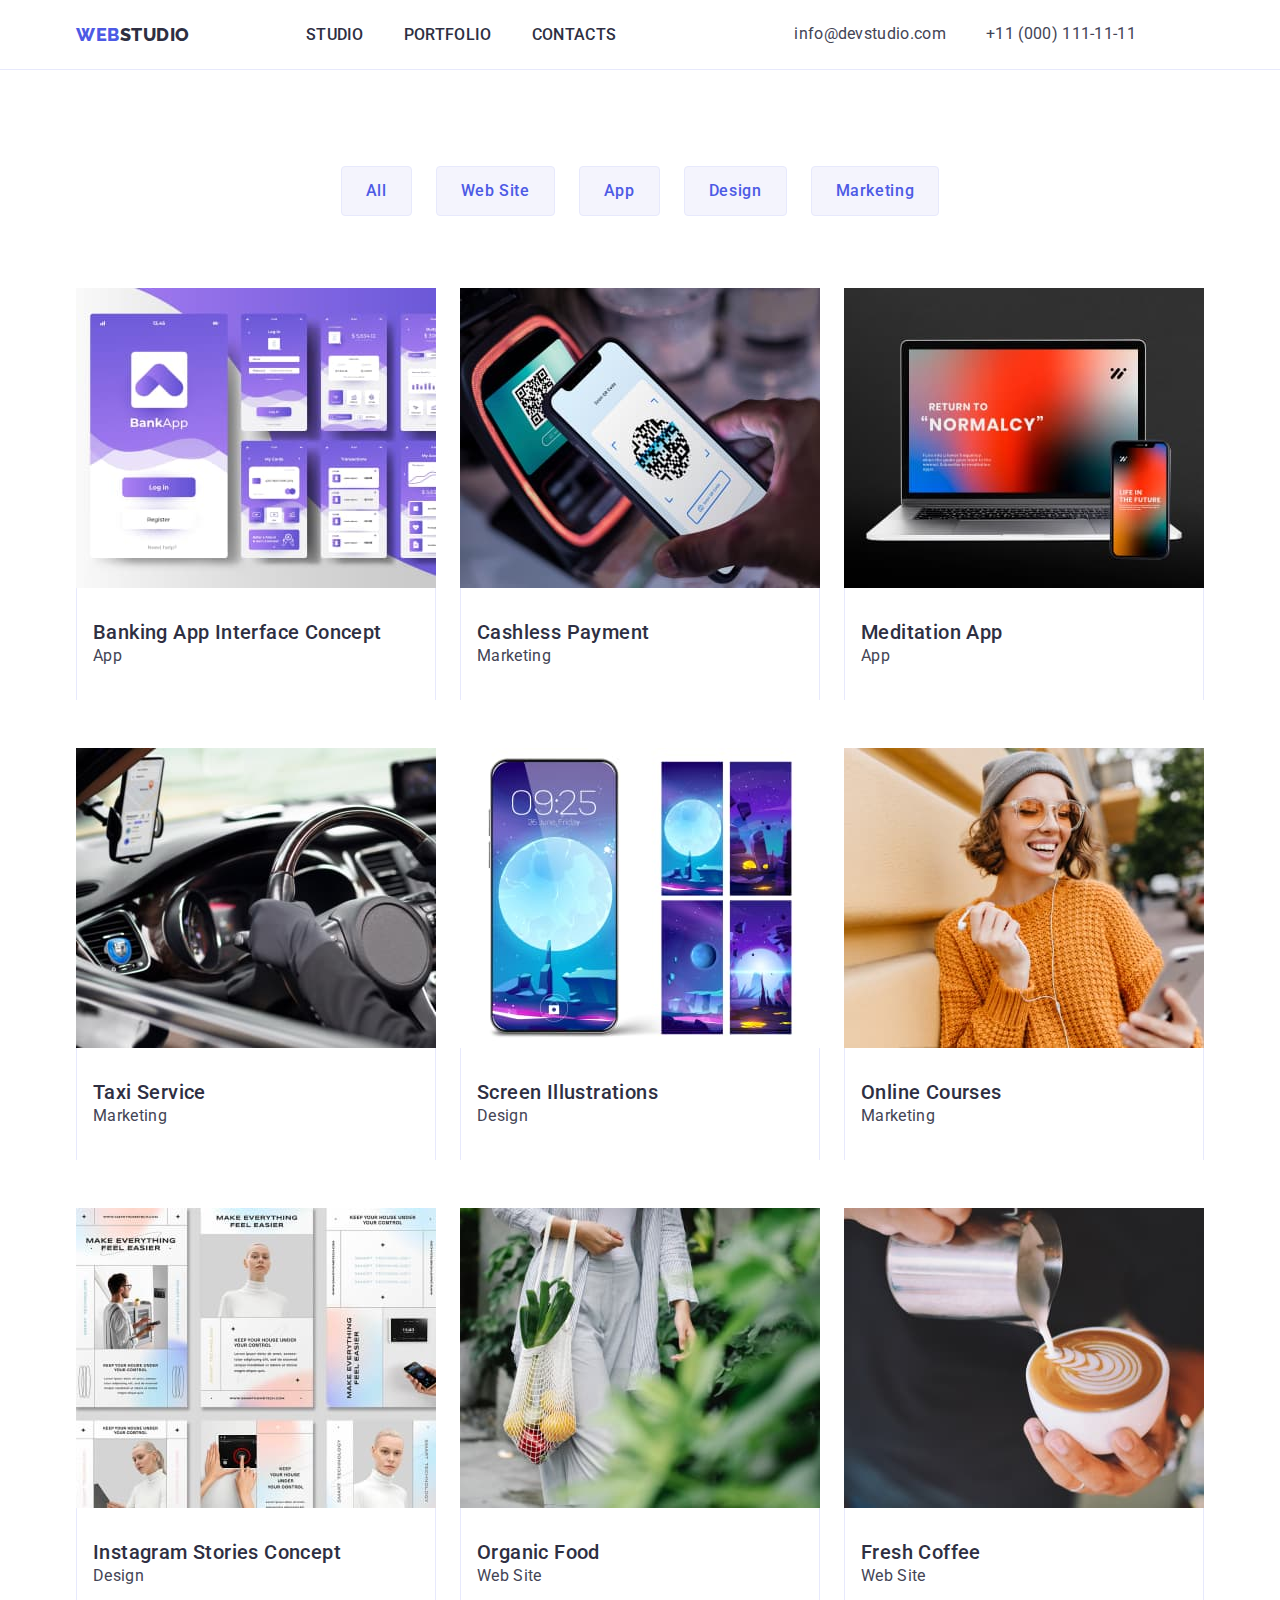
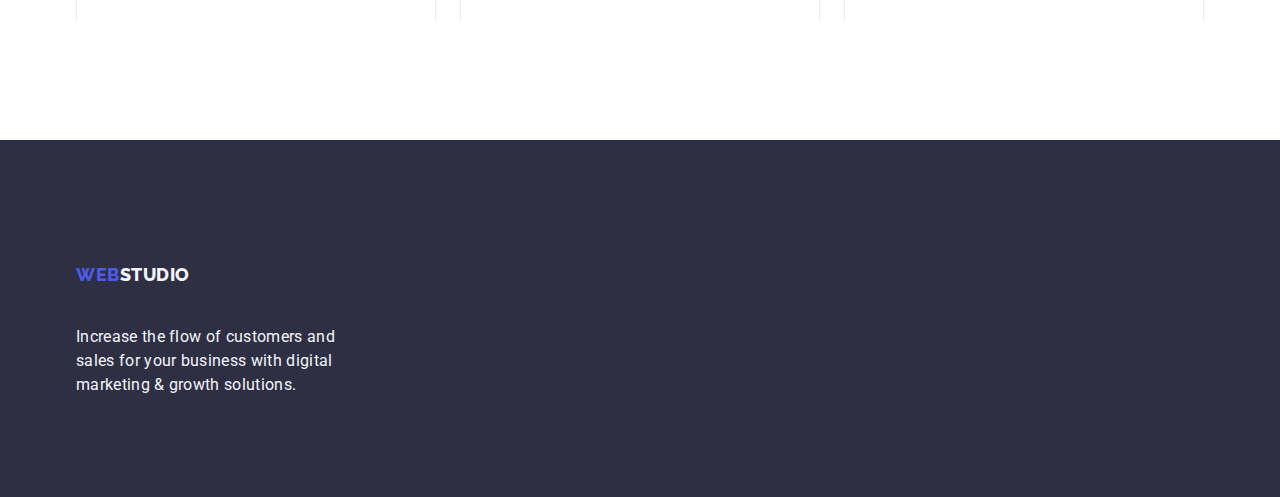
==== commit 680ec308: "Update portfolio.html" ====
--- a/portfolio.html
+++ b/portfolio.html
@@ -29,7 +29,7 @@
                 </ul>
             </nav>
             <address class="address-header">
-                <ul class="list">
+                <ul class="list address-sec-ul">
                     <li>
                         <a class="hover-menu-sec link" href="mailto:info@devstudio.com">info@devstudio.com</a>
                     </li>
--- a/css/style.css
+++ b/css/style.css
@@ -104,6 +104,11 @@
 /*!ADDRESS! */
 .address-header {
   font-style: normal;
+  padding: 22px 0 0;
+  margin-left: 30px;
+}
+.address-sec-ul {
+  padding-left: 148px;
 }
 .hover-menu-sec {
   line-height: 1.5;
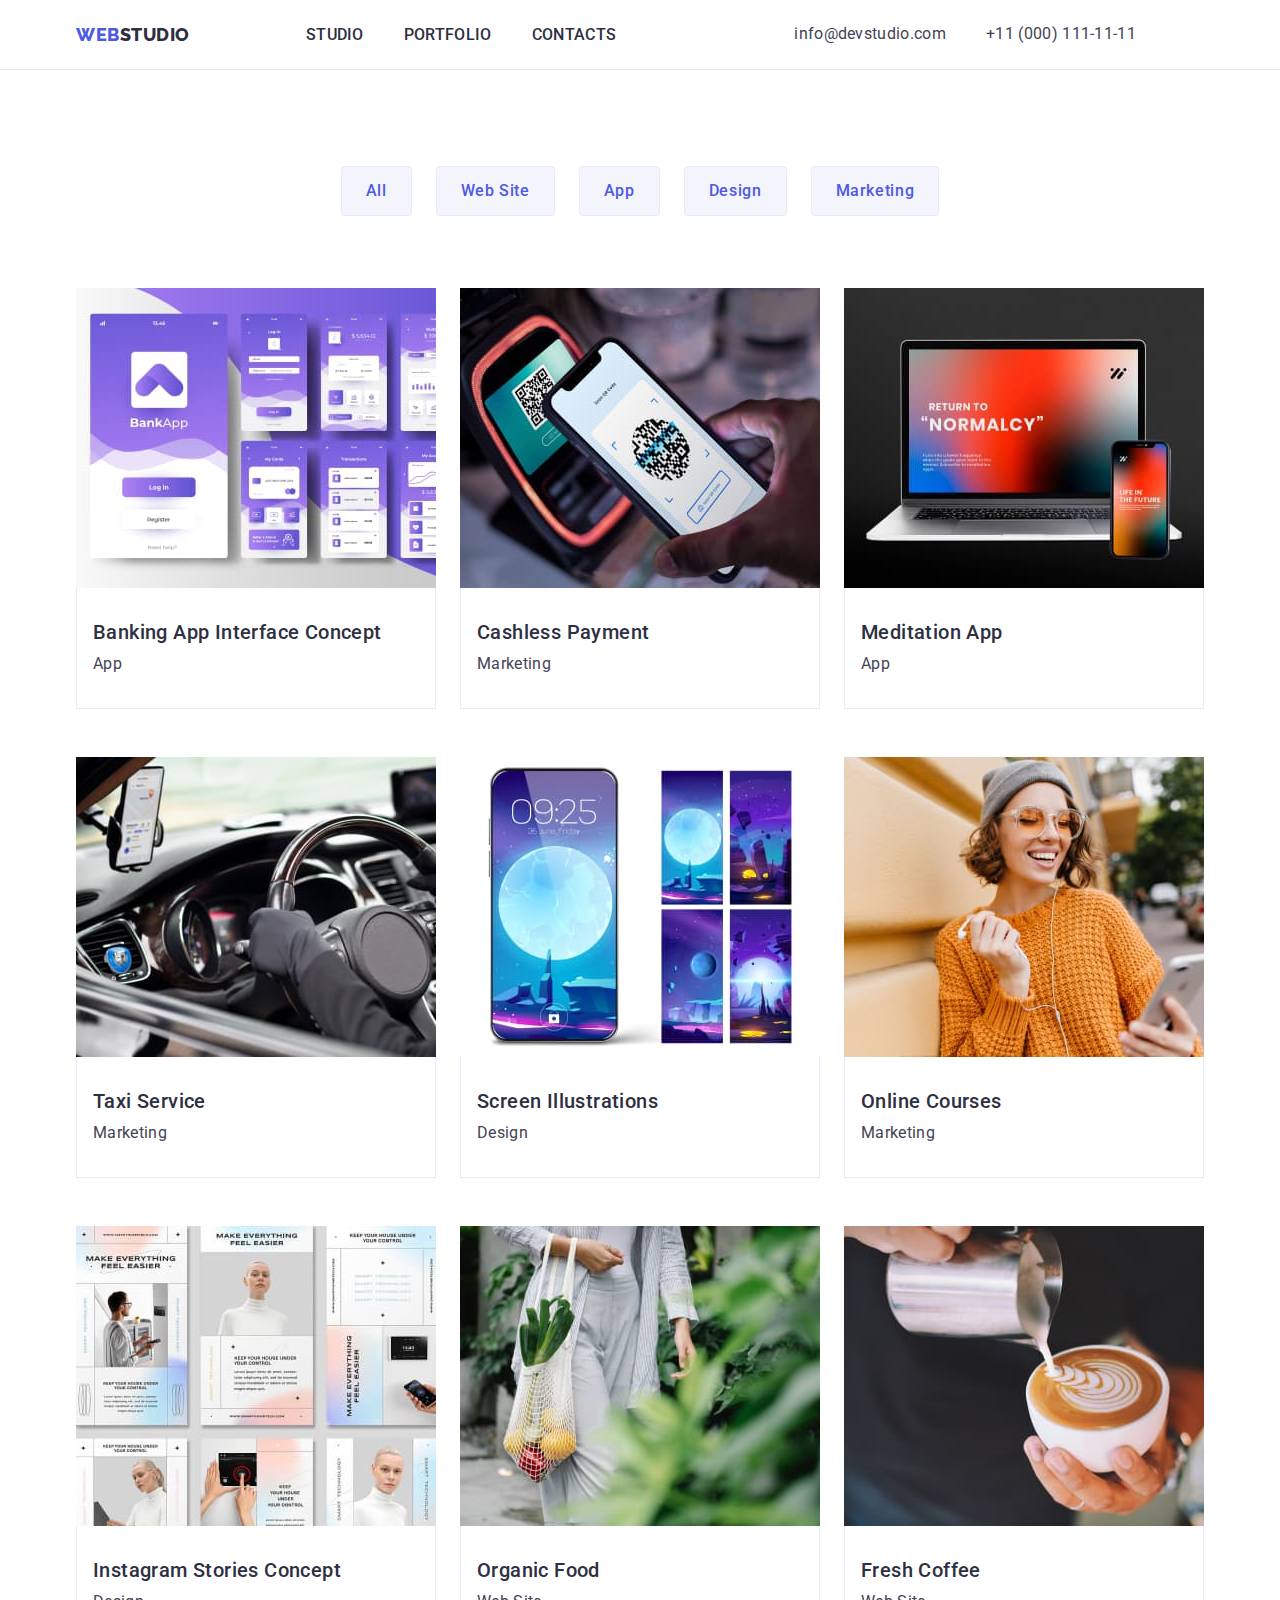
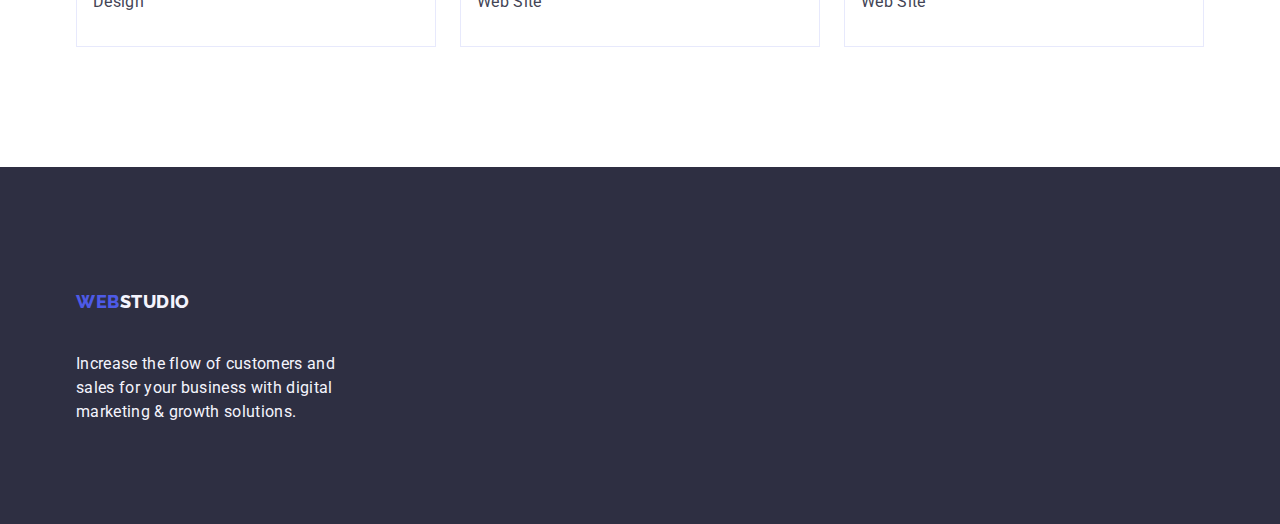
==== commit 4f8fcb0d: "Update portfolio.html" ====
--- a/portfolio.html
+++ b/portfolio.html
@@ -5,9 +5,9 @@
     <meta charset="UTF-8">
     <meta name="viewport" content="width=device-width, initial-scale=1.0">
     <title>Document</title>
-    <link href="https://fonts.googleapis.com/css2?family=Open+Sans:ital@1&family=Roboto&display=swap" rel="stylesheet">
-    <link href="https://fonts.googleapis.com/css2?family=Open+Sans:ital@1&family=Raleway&family=Roboto&display=swap"
-        rel="stylesheet">
+    <link
+        href="https://fonts.googleapis.com/css2?family=Raleway:wght@800&family=Roboto:wght@400;500;700;900&display=swap"
+        rel="stylesheet" />
     <link rel="preconnect" href="https://fonts.googleapis.com">
     <link rel="preconnect" href="https://fonts.gstatic.com" crossorigin>
     <link rel="stylesheet"
--- a/css/style.css
+++ b/css/style.css
@@ -160,6 +160,8 @@
   letter-spacing: 0.02em;
   color: var(--background-color);
   max-width: 496px;
+  margin: 0 auto;
+  padding-bottom: 48px;
 }
 .first-section-button {
   background-color: var(--hover-color);
@@ -175,6 +177,7 @@
   height: 56px;
   border: none;
   border-radius: 4px;
+  margin: auto;
 }
 .first-section-button:hover {
   background-color: var(--button-menu-color);
@@ -219,7 +222,7 @@
   padding: 120px 0;
 }
 .third-section-li {
-  width: calc((100%-48px) / 3);
+  width: calc((100% - 48px) / 3);
 }
 .third-section-h {
   font-size: 36px;
@@ -237,8 +240,8 @@
   background-color: var(--sec-back-color);
   padding: 120px 0;
 }
-.employee {
-  padding: 32px 16px 32px 16px;
+.employee-info {
+  padding: 32px 16px;
 }
 .fourth-section-h {
   font-size: 36px;
@@ -252,7 +255,7 @@
 }
 .fourth-section-li {
   background-color: var(--background-color);
-  width: calc((100%-72px) / 4);
+  width: calc((100% - 72px) / 4);
   border-radius: 0px 0px 4px 4px;
 }
 .fourth-section-li-h {
@@ -322,13 +325,12 @@
   row-gap: 48px;
 }
 .portfo-sec-li {
-  width: calc((100%-48px) / 3);
+  width: calc((100% - 48px) / 3);
 }
 .link-container {
   padding: 32px 16px;
   border: 1px solid var(--custom-border-color);
   border-top: none;
-  border-bottom: 8px;
 }
 .portfo-sec-list-h {
   font-weight: 500;
@@ -336,6 +338,7 @@
   line-height: 1.2;
   letter-spacing: 0.02em;
   color: var(--custom-link-color);
+  margin-bottom: 8px;
 }
 .portfo-sec-list-p {
   font-size: 16px;
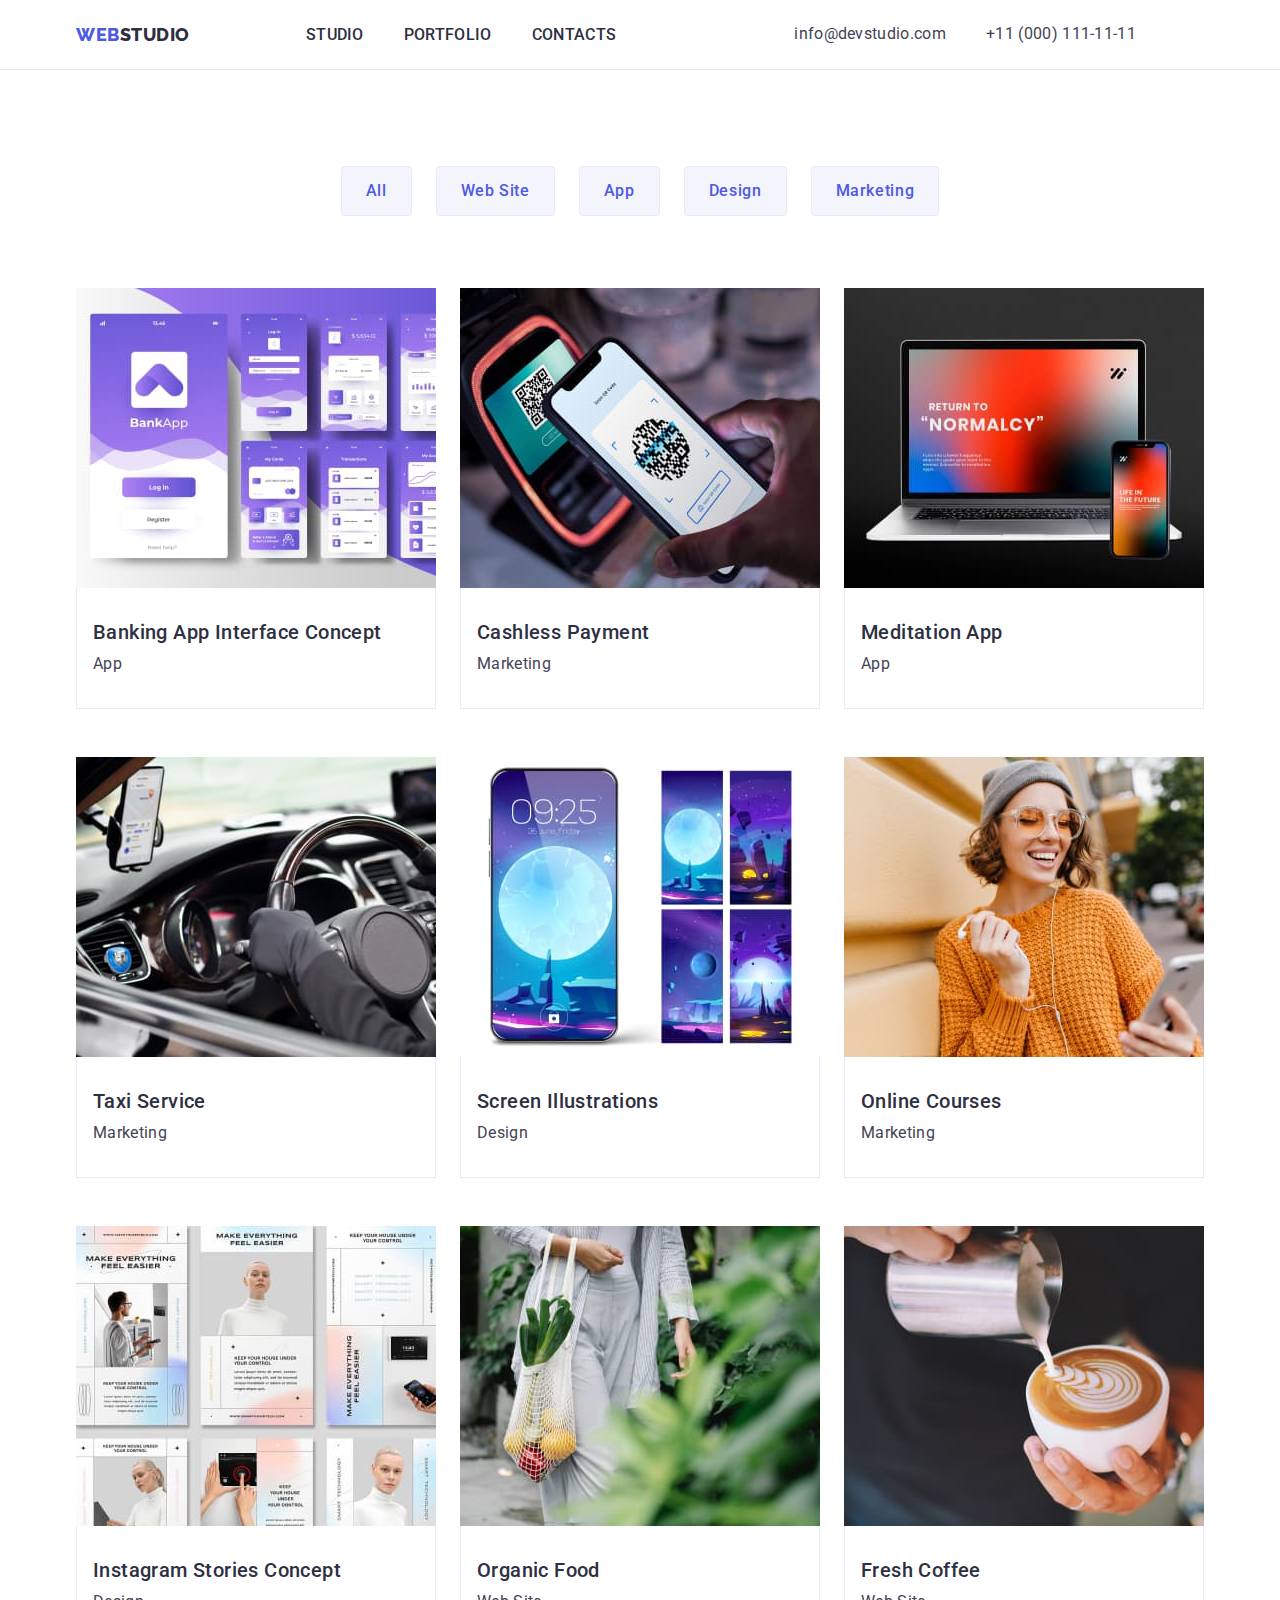
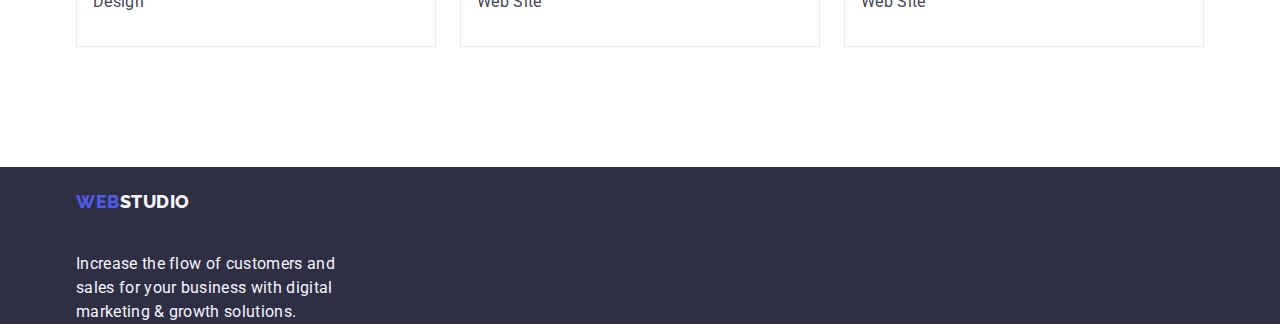
==== commit 9790b062: "." ====
--- a/portfolio.html
+++ b/portfolio.html
@@ -5,6 +5,7 @@
     <meta charset="UTF-8">
     <meta name="viewport" content="width=device-width, initial-scale=1.0">
     <title>Document</title>
+
     <link
         href="https://fonts.googleapis.com/css2?family=Raleway:wght@800&family=Roboto:wght@400;500;700;900&display=swap"
         rel="stylesheet" />
--- a/css/style.css
+++ b/css/style.css
@@ -128,7 +128,6 @@
 /* FOOTER */
 .footer {
   background-color: var(--custom-link-color);
-  padding: 100px 0;
 }
 .footer-a {
   display: inline-block;
@@ -218,9 +217,6 @@
 
 /* THIRD SECTION */
 
-.third-section {
-  padding: 120px 0;
-}
 .third-section-li {
   width: calc((100% - 48px) / 3);
 }
@@ -250,7 +246,6 @@
   letter-spacing: 0.02em;
   text-transform: capitalize;
   color: var(--custom-link-color);
-  padding: 120px 0;
   margin-bottom: 72px;
 }
 .fourth-section-li {
